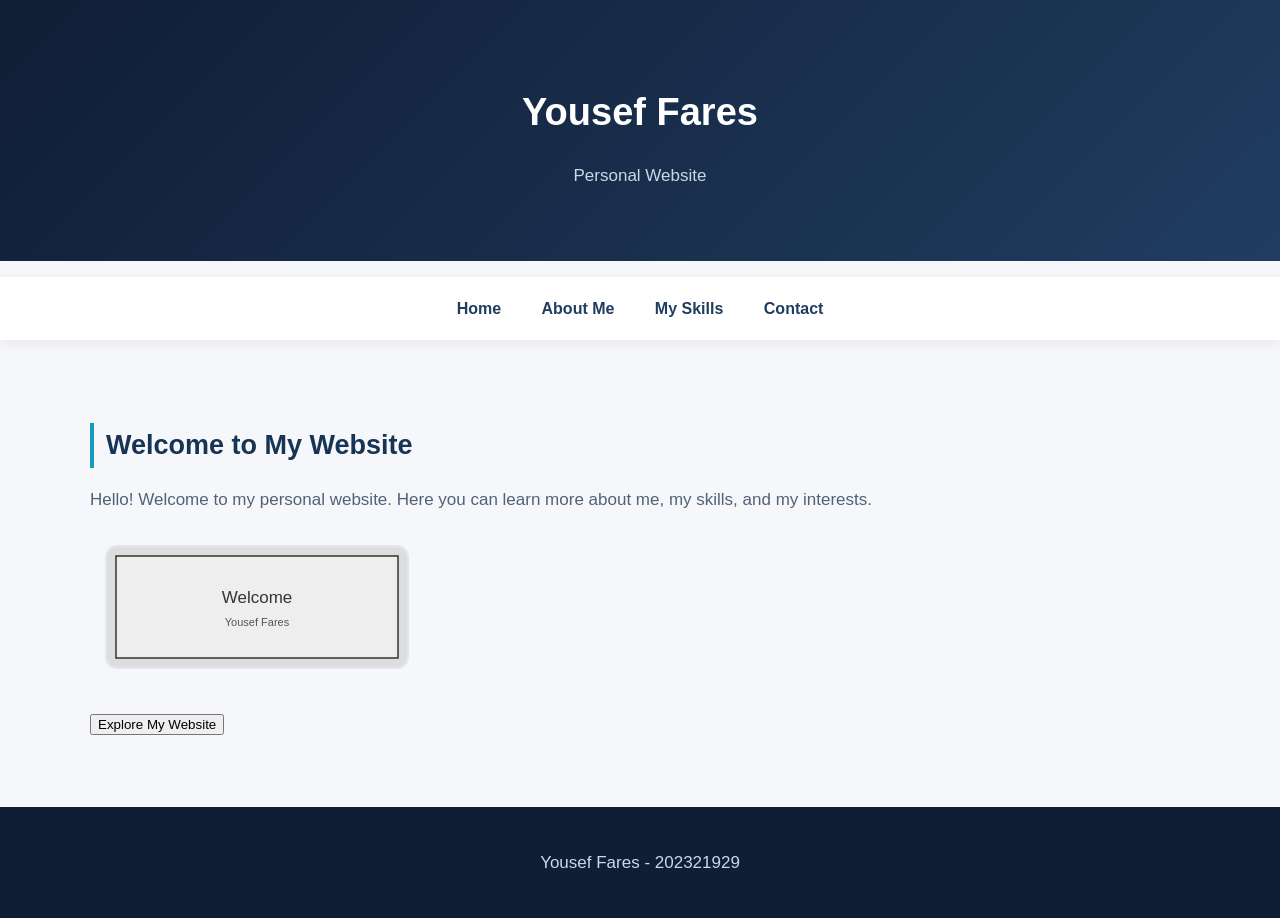
==== index.html @ 066c20c1 "Update index.html" ====
<!DOCTYPE html>
<html>
<head>
    <title>Home - Yousef Fares</title>
    <link rel="stylesheet" href="style.css">
    <script src="script.js"></script>
</head>
<body>

    <header>
        <h1>Yousef Fares</h1>
        <p>Personal Website</p>
    </header>

    <ul class="menu">
        <li><a href="index.html">Home</a></li>
        <li><a href="about.html">About Me</a></li>
        <li><a href="skills.html">My Skills</a></li>
        <li><a href="contact.html">Contact</a></li>
    </ul>

    <main>
        <h2>Welcome to My Website</h2>

        <p>
            Hello! Welcome to my personal website.
            Here you can learn more about me,
            my skills, and my interests.
        </p>

        <img src="img1.svg"
             alt="Personal website image"
             width="300">

        <p id="date"></p>

        <button onclick="showWelcome()">
            Explore My Website
        </button>
    </main>

    <footer>
        <p>Yousef Fares - 202321929</p>
    </footer>

</body>
</html>
---- style.css ----
{
    box-sizing: border-box;
    margin: 0;
    padding: 0;
}

body {
    font-family: Arial, sans-serif;
    background-color: #f5f7fb;
    color: #263248;
    line-height: 1.7;
    margin: 0;
}


header {
    background: linear-gradient(135deg, #101d35, #203d60);
    color: white;
    text-align: center;
    padding: 55px 20px;
}

header h1 {
    font-size: 38px;
    margin-bottom: 10px;
}

header p {
    color: #cbd8e8;
    font-size: 17px;
}


.menu {
    background-color: #ffffff;
    padding: 18px;
    text-align: center;
    box-shadow: 0 3px 12px rgba(0,0,0,0.07);
}

.menu li {
    display: inline;
    margin: 0 18px;
}

.menu a {
    color: #203d60;
    text-decoration: none;
    font-weight: bold;
    transition: 0.3s;
}

.menu a:hover {
    color: #159cba;
}


main {
    max-width: 1100px;
    margin: 40px auto;
    padding: 20px;
}

h2 {
    color: #173454;
    font-size: 27px;
    margin-bottom: 18px;
    border-left: 4px solid #159cba;
    padding-left: 12px;
}

p {
    font-size: 17px;
    margin-bottom: 15px;
    color: #536176;
}


img {
    max-width: 100%;
    height: auto;
    border-radius: 12px;
    margin: 15px;
    border: 2px solid #e0e7ef;
}


table {
    border-collapse: collapse;
    width: 100%;
    margin: 25px 0;
    background-color: white;
    border-radius: 10px;
    overflow: hidden;
}

th {
    background-color: #203d60;
    color: white;
    padding: 15px;
}

td {
    border: 1px solid #e2e8f0;
    padding: 13px;
    text-align: center;
}

tr:hover {
    background-color: #f0f6fa;
}


input, textarea {
    width: 100%;
    padding: 12px;
    margin: 10px 0;
    border: 1px solid #ccd5e0;
    border-radius: 7px;
    font-size: 15px;
}

input:focus, textarea:focus {
    outline: none;
    border-color: #159cba;
}

input[type="submit"] {
    background-color: #203d60;
    color: white;
    border: none;
    cursor: pointer;
    font-weight: bold;
    transition: 0.3s;
}

input[type="submit"]:hover {
    background-color: #159cba;
}


footer {
    background-color: #101d35;
    color: white;
    text-align: center;
    padding: 25px;
    margin-top: 50px;
}

footer p {
    color: #cbd8e8;
}


@media (max-width: 768px) {
    header h1 {
        font-size: 28px;
    }

    .menu li {
        display: block;
        margin: 10px;
    }

    main {
        padding: 15px;
    }

    table {
        font-size: 14px;
    }
}
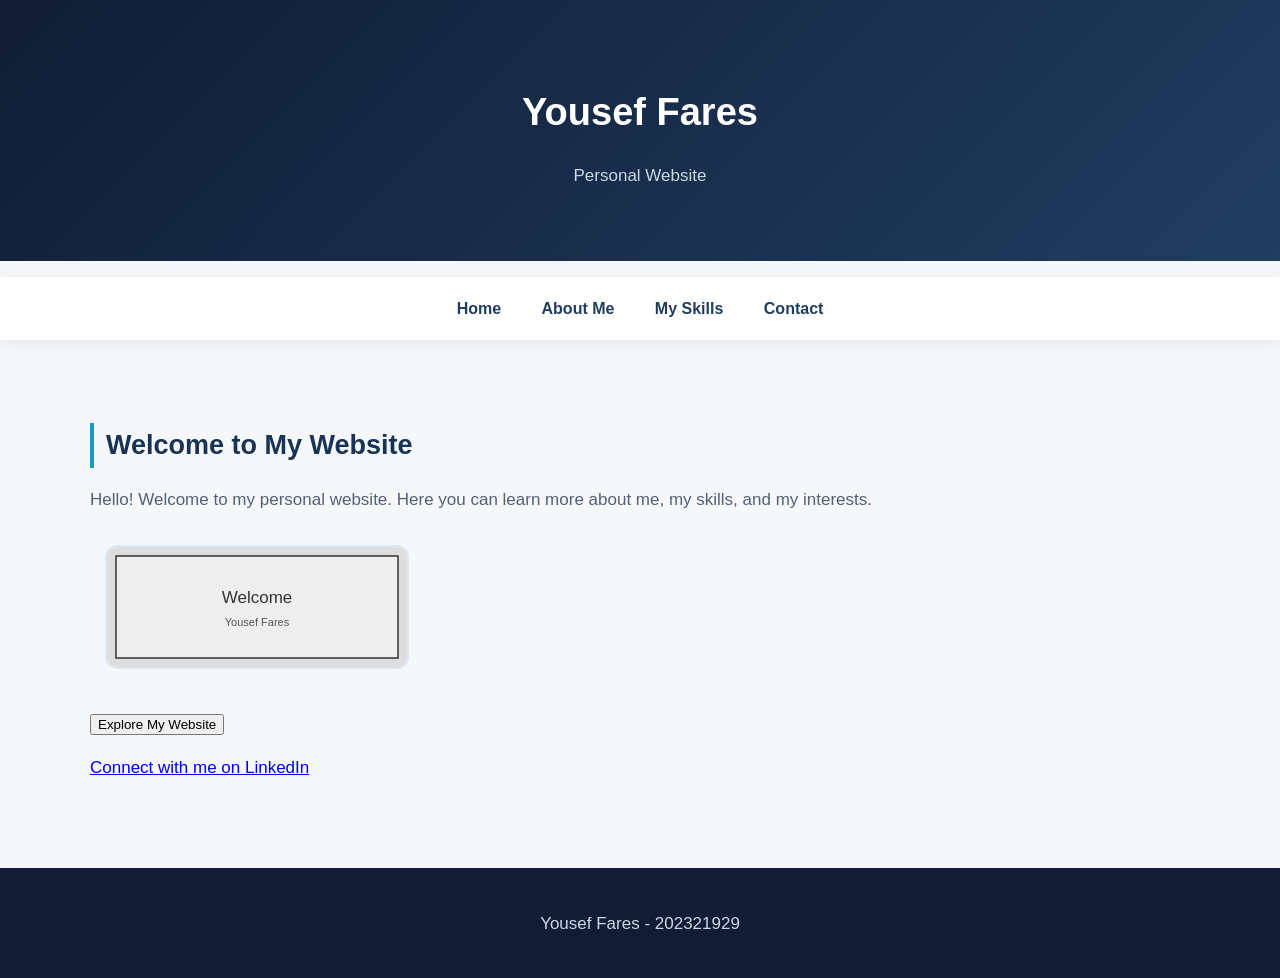
==== commit 3ebba272: "Update index.html" ====
--- a/index.html
+++ b/index.html
@@ -38,6 +38,13 @@
         <button onclick="showWelcome()">
             Explore My Website
         </button>
+        <p>
+    <a class="linkedin-link"
+       href="https://www.linkedin.com/in/yousef-fares-4ba9723b5"
+       target="_blank">
+       Connect with me on LinkedIn
+    </a>
+</p>
     </main>
 
     <footer>
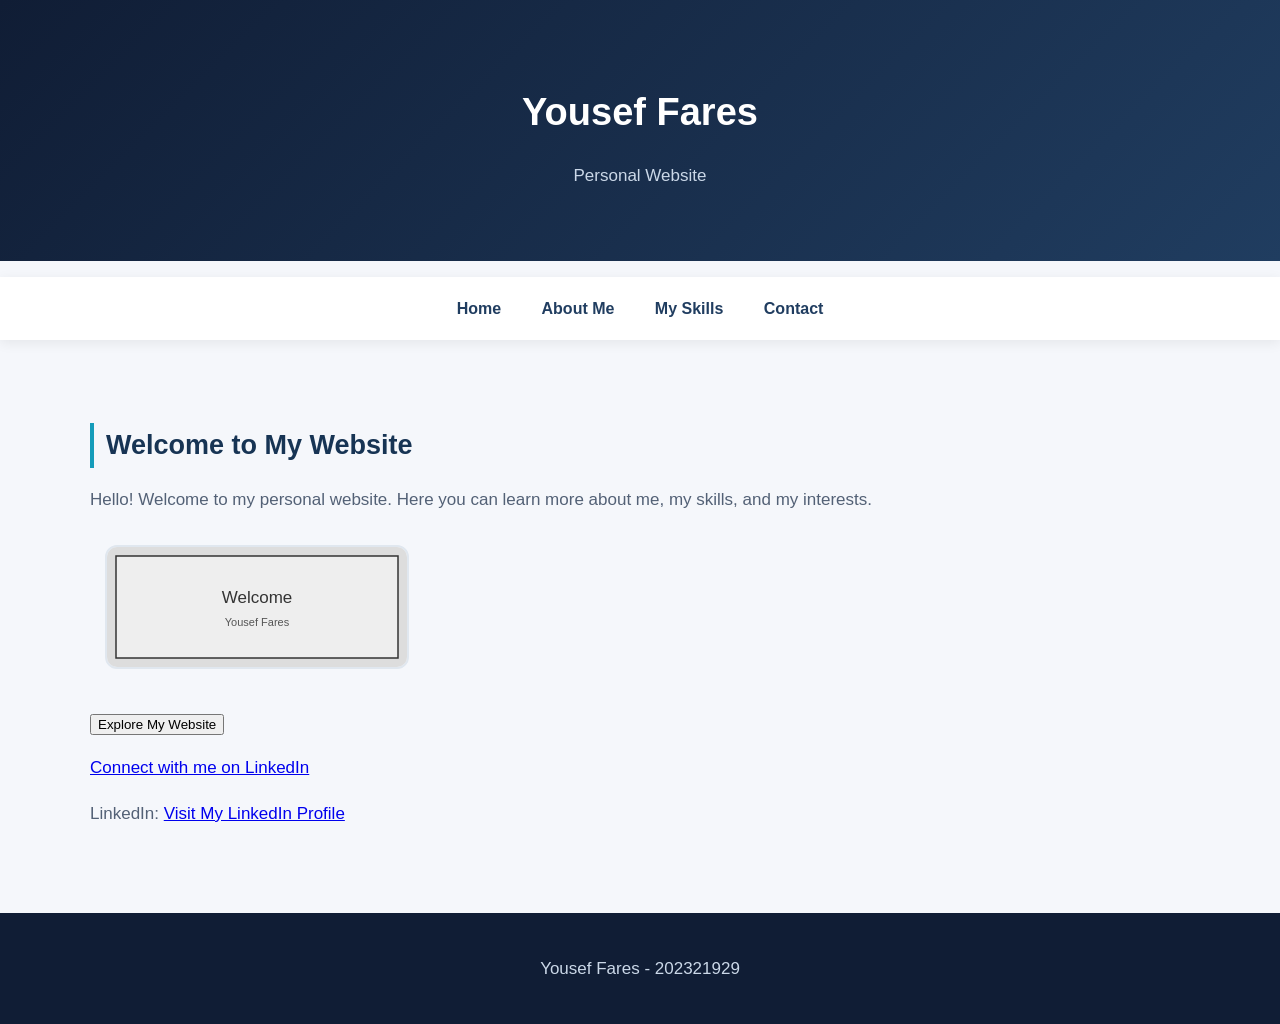
==== commit ccd8bdbd: "Update index.html" ====
--- a/index.html
+++ b/index.html
@@ -45,6 +45,14 @@
        Connect with me on LinkedIn
     </a>
 </p>
+        <p>
+    LinkedIn:
+    <a class="linkedin-link"
+       href="https://www.linkedin.com/in/yousef-fares-4ba9723b5"
+       target="_blank">
+       Visit My LinkedIn Profile
+    </a>
+</p>
     </main>
 
     <footer>
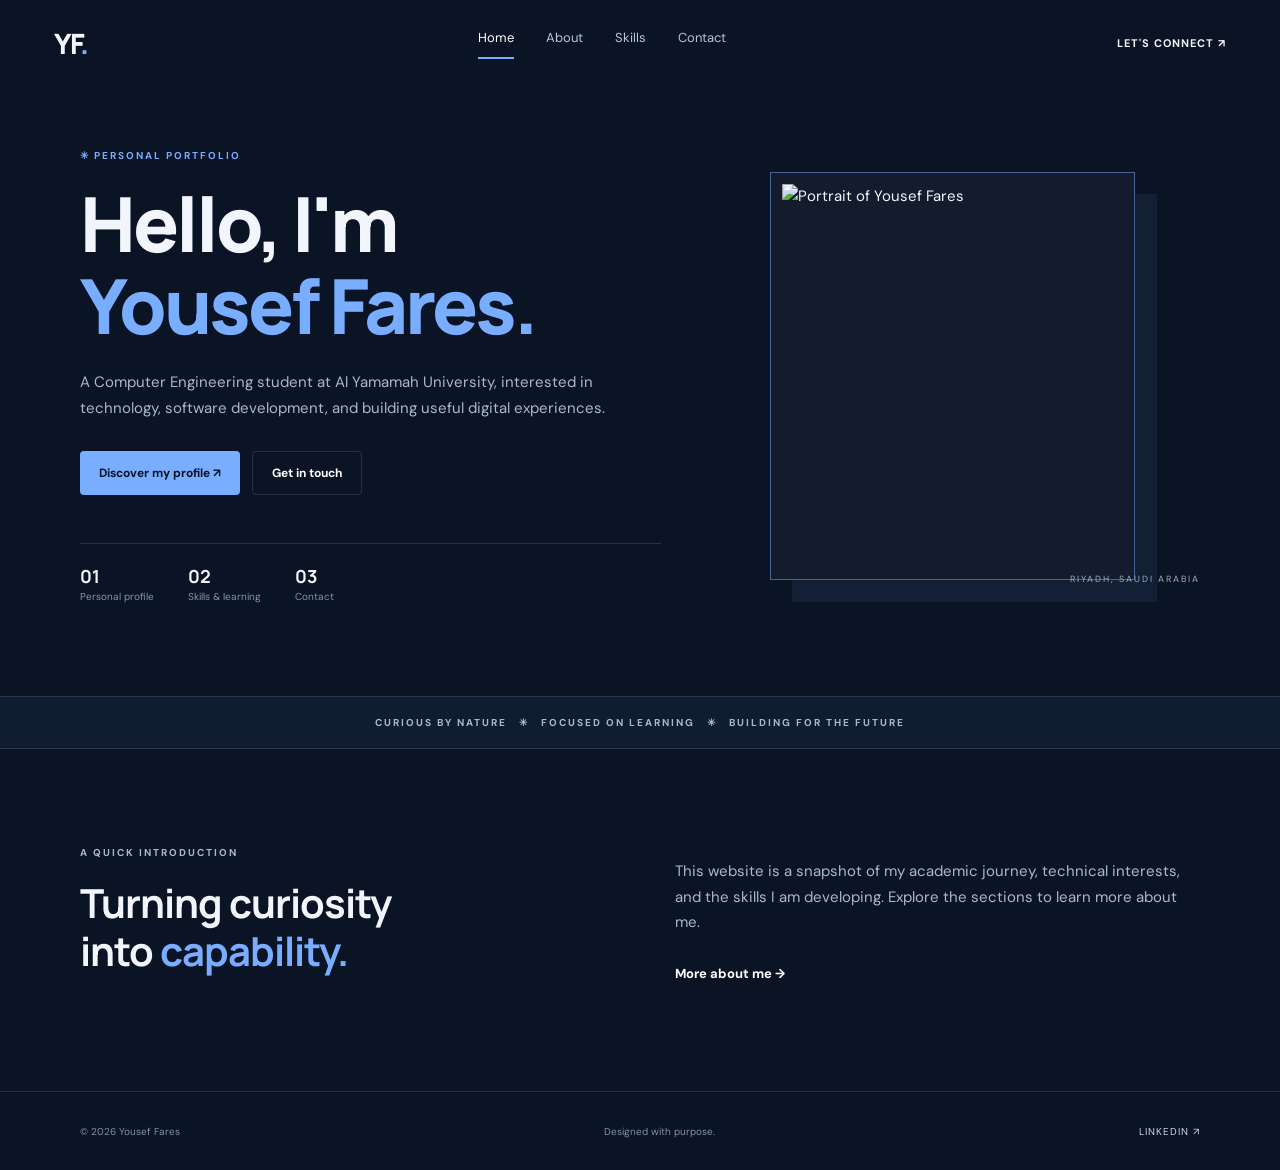
==== commit 345480d3: "Apply the polished personal portfolio design and interactivity described in the project brief." ====
--- a/index.html
+++ b/index.html
@@ -1,64 +1,8 @@
-
 <!DOCTYPE html>
-<html>
-<head>
-    <title>Home - Yousef Fares</title>
-    <link rel="stylesheet" href="style.css">
-    <script src="script.js"></script>
-</head>
+<html lang="en"><head><meta charset="UTF-8"><meta name="viewport" content="width=device-width, initial-scale=1.0"><title>Yousef Fares | Portfolio</title><link rel="stylesheet" href="style.css"><script src="script.js" defer></script></head>
 <body>
-
-    <header>
-        <h1>Yousef Fares</h1>
-        <p>Personal Website</p>
-    </header>
-
-    <ul class="menu">
-        <li><a href="index.html">Home</a></li>
-        <li><a href="about.html">About Me</a></li>
-        <li><a href="skills.html">My Skills</a></li>
-        <li><a href="contact.html">Contact</a></li>
-    </ul>
-
-    <main>
-        <h2>Welcome to My Website</h2>
-
-        <p>
-            Hello! Welcome to my personal website.
-            Here you can learn more about me,
-            my skills, and my interests.
-        </p>
-
-        <img src="img1.svg"
-             alt="Personal website image"
-             width="300">
-
-        <p id="date"></p>
-
-        <button onclick="showWelcome()">
-            Explore My Website
-        </button>
-        <p>
-    <a class="linkedin-link"
-       href="https://www.linkedin.com/in/yousef-fares-4ba9723b5"
-       target="_blank">
-       Connect with me on LinkedIn
-    </a>
-</p>
-        <p>
-    LinkedIn:
-    <a class="linkedin-link"
-       href="https://www.linkedin.com/in/yousef-fares-4ba9723b5"
-       target="_blank">
-       Visit My LinkedIn Profile
-    </a>
-</p>
-    </main>
-
-    <footer>
-        <p>Yousef Fares - 202321929</p>
-    </footer>
-
-</body>
-</html>
-
+<header class="site-header"><a class="brand" href="index.html">YF<span>.</span></a><nav class="menu"><a class="active" href="index.html">Home</a><a href="about.html">About</a><a href="skills.html">Skills</a><a href="contact.html">Contact</a></nav><a class="header-link" href="contact.html">LET'S CONNECT ↗</a></header>
+<main><section class="hero container"><div class="hero-copy"><p class="eyebrow">✳ PERSONAL PORTFOLIO</p><h1>Hello, I'm<br><span>Yousef Fares.</span></h1><p class="hero-description">A Computer Engineering student at Al Yamamah University, interested in technology, software development, and building useful digital experiences.</p><div class="hero-actions"><a class="button primary" href="about.html">Discover my profile ↗</a><a class="button ghost" href="contact.html">Get in touch</a></div><div class="hero-meta"><div><b>01</b><small>Personal profile</small></div><div><b>02</b><small>Skills & learning</small></div><div><b>03</b><small>Contact</small></div></div></div><div class="hero-visual"><div class="photo-frame"><img src="assets/yousef-profile.png" alt="Portrait of Yousef Fares"></div><p class="photo-caption">RIYADH, SAUDI ARABIA</p></div></section>
+<section class="ticker"><div class="container">CURIOUS BY NATURE　✳　FOCUSED ON LEARNING　✳　BUILDING FOR THE FUTURE</div></section>
+<section class="container intro"><div><p class="eyebrow">A QUICK INTRODUCTION</p><h2>Turning curiosity<br>into <span>capability.</span></h2></div><div><p>This website is a snapshot of my academic journey, technical interests, and the skills I am developing. Explore the sections to learn more about me.</p><a class="text-link" href="about.html">More about me →</a></div></section></main>
+<footer><div class="container footer-inner"><span>© 2026 Yousef Fares</span><span>Designed with purpose.</span><a href="https://www.linkedin.com/in/yousef-fares-4ba9723b5" target="_blank" rel="noopener">LINKEDIN ↗</a></div></footer></body></html>
--- a/style.css
+++ b/style.css
@@ -1,174 +1,9 @@
-
- {
-    box-sizing: border-box;
-    margin: 0;
-    padding: 0;
-}
-
-body {
-    font-family: Arial, sans-serif;
-    background-color: #f5f7fb;
-    color: #263248;
-    line-height: 1.7;
-    margin: 0;
-}
-
-
-header {
-    background: linear-gradient(135deg, #101d35, #203d60);
-    color: white;
-    text-align: center;
-    padding: 55px 20px;
-}
-
-header h1 {
-    font-size: 38px;
-    margin-bottom: 10px;
-}
-
-header p {
-    color: #cbd8e8;
-    font-size: 17px;
-}
-
-
-.menu {
-    background-color: #ffffff;
-    padding: 18px;
-    text-align: center;
-    box-shadow: 0 3px 12px rgba(0,0,0,0.07);
-}
-
-.menu li {
-    display: inline;
-    margin: 0 18px;
-}
-
-.menu a {
-    color: #203d60;
-    text-decoration: none;
-    font-weight: bold;
-    transition: 0.3s;
-}
-
-.menu a:hover {
-    color: #159cba;
-}
-
-
-main {
-    max-width: 1100px;
-    margin: 40px auto;
-    padding: 20px;
-}
-
-h2 {
-    color: #173454;
-    font-size: 27px;
-    margin-bottom: 18px;
-    border-left: 4px solid #159cba;
-    padding-left: 12px;
-}
-
-p {
-    font-size: 17px;
-    margin-bottom: 15px;
-    color: #536176;
-}
-
-
-img {
-    max-width: 100%;
-    height: auto;
-    border-radius: 12px;
-    margin: 15px;
-    border: 2px solid #e0e7ef;
-}
-
-
-table {
-    border-collapse: collapse;
-    width: 100%;
-    margin: 25px 0;
-    background-color: white;
-    border-radius: 10px;
-    overflow: hidden;
-}
-
-th {
-    background-color: #203d60;
-    color: white;
-    padding: 15px;
-}
-
-td {
-    border: 1px solid #e2e8f0;
-    padding: 13px;
-    text-align: center;
-}
-
-tr:hover {
-    background-color: #f0f6fa;
-}
-
-
-input, textarea {
-    width: 100%;
-    padding: 12px;
-    margin: 10px 0;
-    border: 1px solid #ccd5e0;
-    border-radius: 7px;
-    font-size: 15px;
-}
-
-input:focus, textarea:focus {
-    outline: none;
-    border-color: #159cba;
-}
-
-input[type="submit"] {
-    background-color: #203d60;
-    color: white;
-    border: none;
-    cursor: pointer;
-    font-weight: bold;
-    transition: 0.3s;
-}
-
-input[type="submit"]:hover {
-    background-color: #159cba;
-}
-
-
-footer {
-    background-color: #101d35;
-    color: white;
-    text-align: center;
-    padding: 25px;
-    margin-top: 50px;
-}
-
-footer p {
-    color: #cbd8e8;
-}
-
-
-@media (max-width: 768px) {
-    header h1 {
-        font-size: 28px;
-    }
-
-    .menu li {
-        display: block;
-        margin: 10px;
-    }
-
-    main {
-        padding: 15px;
-    }
-
-    table {
-        font-size: 14px;
-    }
-}
-
+@import url('https://fonts.googleapis.com/css2?family=DM+Sans:wght@400;500;600;700&family=Manrope:wght@400;500;600;700;800&display=swap');
+:root{--navy:#0b1425;--panel:#111f34;--blue:#78adff;--white:#f2f6fc;--muted:#aab8cc;--line:rgba(255,255,255,.12)}
+*{box-sizing:border-box}body{margin:0;background:var(--navy);color:var(--white);font:15px 'DM Sans',Arial,sans-serif;line-height:1.7}a{color:inherit}.container{width:min(1120px,calc(100% - 48px));margin:auto}
+.site-header{max-width:1240px;margin:auto;padding:24px 34px;display:flex;align-items:center;justify-content:space-between;gap:25px}.brand{text-decoration:none;font:800 28px Manrope;letter-spacing:-2px}.brand span,.hero h1 span,.page-title span,.intro h2 span{color:var(--blue)}.menu{display:flex;gap:32px}.menu a{text-decoration:none;color:#b8c5d8;font-size:13px}.menu a:hover,.menu a.active{color:white}.menu a.active{border-bottom:2px solid var(--blue);padding-bottom:7px}.header-link{text-decoration:none;font-size:11px;font-weight:bold;letter-spacing:1px}.header-link:hover,.footer-inner a:hover{color:var(--blue)}
+.hero{min-height:610px;display:grid;grid-template-columns:1.08fr .92fr;align-items:center;gap:45px;padding-top:35px;padding-bottom:65px}.eyebrow{color:var(--blue);font-size:10px;font-weight:700;letter-spacing:2px;margin:0 0 18px}.hero h1,.page-title{font:800 clamp(48px,6vw,76px)/1.08 Manrope;letter-spacing:-3px;margin:0 0 24px}.hero-description,.intro p,.lead,.contact-copy p{color:var(--muted);max-width:570px}.hero-actions{display:flex;gap:12px;flex-wrap:wrap;margin-top:30px}.button{display:inline-flex;align-items:center;justify-content:center;gap:12px;padding:13px 19px;border-radius:4px;font:700 12px 'DM Sans';text-decoration:none;cursor:pointer;border:0;transition:.2s}.button:hover{transform:translateY(-3px)}.primary{background:var(--blue);color:#091426}.ghost{border:1px solid var(--line);color:white;background:transparent}.hero-meta{display:flex;gap:34px;margin-top:48px;padding-top:20px;border-top:1px solid var(--line)}.hero-meta div{display:flex;flex-direction:column}.hero-meta b{font:700 18px Manrope}.hero-meta small{color:#8394ad;font-size:10px}.hero-visual{position:relative;display:grid;place-items:center;min-height:440px}.photo-frame{width:min(365px,85%);aspect-ratio:1/1.12;padding:11px;border:1px solid rgba(120,173,255,.5);background:#ffffff08;box-shadow:22px 22px 0 #78adff12;z-index:1}.photo-frame img{width:100%;height:100%;object-fit:cover;display:block}.photo-caption{position:absolute;bottom:0;right:0;color:#9eacc0;font-size:9px;letter-spacing:2px}.ticker{background:#101d31;border-block:1px solid var(--line);color:#aab8cc;font-size:10px;font-weight:bold;letter-spacing:2px;padding:17px 0;text-align:center}.intro{display:grid;grid-template-columns:1fr 1fr;gap:70px;padding-top:95px;padding-bottom:105px}.intro h2{font:700 40px/1.2 Manrope;letter-spacing:-1px;margin:0}.intro>div:last-child{align-self:end}.text-link{display:inline-block;color:white;text-decoration:none;font-size:13px;font-weight:bold;margin-top:12px}
+footer{border-top:1px solid var(--line)}.footer-inner{min-height:78px;display:flex;justify-content:space-between;align-items:center;gap:15px;color:#8191a8;font-size:10px}.footer-inner a{font-size:10px;text-decoration:none;letter-spacing:1px;color:#cbd8e9}
+.page{min-height:calc(100vh - 160px);padding-top:75px;padding-bottom:90px}.page-title{font-size:clamp(44px,5vw,64px);margin-bottom:32px}.about-layout,.contact-layout{display:grid;grid-template-columns:.8fr 1.2fr;gap:30px}.about-photo{min-height:420px;padding:12px;background:var(--panel);border:1px solid var(--line)}.about-photo img{width:100%;height:100%;object-fit:cover;display:block}.panel,.skill-card{background:var(--panel);border:1px solid var(--line);padding:30px}.panel h2,.contact-copy h2{font:700 24px Manrope;margin:0 0 15px}.panel p,.skill-card p{color:var(--muted);font-size:13px}.extra{border-left:2px solid var(--blue);padding-left:14px}.details{display:grid;grid-template-columns:1fr 1fr;gap:20px;margin-top:25px;padding-top:22px;border-top:1px solid var(--line)}.details div,.contact-detail{display:flex;flex-direction:column;gap:4px}.details small,.contact-detail small{color:#8394ad;font-size:9px;letter-spacing:1.5px}.details b{font-size:12px}.lead{margin-top:-12px;margin-bottom:35px}.skills-grid{display:grid;grid-template-columns:repeat(4,1fr);gap:15px;margin:35px 0 50px}.skill-card{min-height:230px;padding:23px}.skill-card small{color:#8293ac}.symbol{font:700 25px Manrope;color:var(--blue);margin:22px 0 8px}.skill-card h2{font:700 18px Manrope;margin:0}.skill-card p{font-size:12px}table{width:100%;border-collapse:collapse;text-align:left;font-size:13px}th,td{padding:13px 15px;border-bottom:1px solid var(--line)}th{color:var(--blue);font-size:10px;letter-spacing:1px}td{color:#c5d1e1}.contact-layout{grid-template-columns:.9fr 1.1fr}.contact-copy{padding:25px 15px 25px 0}.contact-detail{margin-top:28px}.contact-detail a{font-size:13px;text-decoration:none}.form{display:flex;flex-direction:column;gap:9px}.form label{font-size:12px;font-weight:600;margin-top:7px}.form input,.form textarea{width:100%;padding:12px;background:#0b1729;border:1px solid var(--line);border-radius:3px;color:white;font:13px 'DM Sans'}.form input:focus,.form textarea:focus{outline:1px solid var(--blue)}.form textarea{resize:vertical}.form .button{align-self:flex-start;margin-top:8px}.result{color:var(--blue);font-size:12px}
+@media(max-width:800px){.site-header{flex-wrap:wrap;padding:20px 24px}.menu{order:3;width:100%;justify-content:center;gap:22px}.hero{grid-template-columns:1fr;padding-top:45px;gap:20px}.hero-visual{min-height:390px}.intro,.about-layout,.contact-layout{grid-template-columns:1fr;gap:28px}.skills-grid{grid-template-columns:repeat(2,1fr)}}
+@media(max-width:480px){.container{width:calc(100% - 32px)}.site-header{padding:18px 16px}.menu{gap:14px}.menu a{font-size:11px}.header-link{display:none}.hero h1{letter-spacing:-2px}.hero-meta{gap:16px}.hero-meta small{font-size:9px}.skills-grid,.details{grid-template-columns:1fr}.footer-inner{flex-wrap:wrap;justify-content:center;padding:18px 0}.photo-frame{width:85%}}
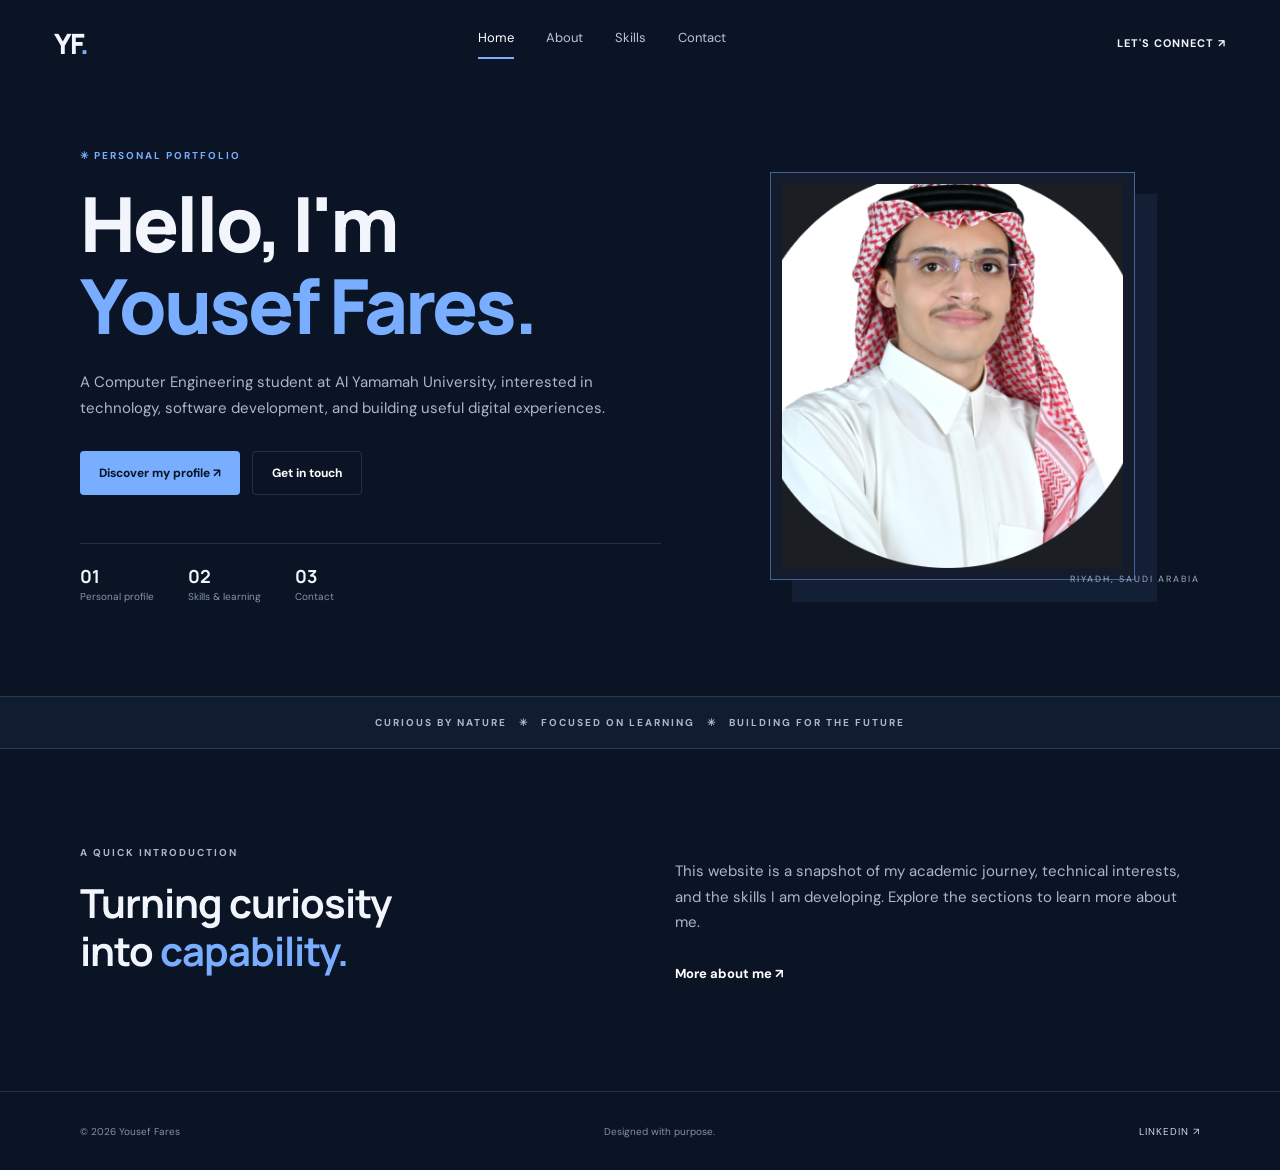
==== commit cbb932bc: "Show uploaded picture on home page" ====
--- a/index.html
+++ b/index.html
@@ -1,8 +1,50 @@
 <!DOCTYPE html>
-<html lang="en"><head><meta charset="UTF-8"><meta name="viewport" content="width=device-width, initial-scale=1.0"><title>Yousef Fares | Portfolio</title><link rel="stylesheet" href="style.css"><script src="script.js" defer></script></head>
+<html lang="en">
+<head>
+  <meta charset="UTF-8">
+  <meta name="viewport" content="width=device-width, initial-scale=1.0">
+  <title>Yousef Fares | Portfolio</title>
+  <link rel="stylesheet" href="style.css">
+  <script src="script.js" defer></script>
+</head>
 <body>
-<header class="site-header"><a class="brand" href="index.html">YF<span>.</span></a><nav class="menu"><a class="active" href="index.html">Home</a><a href="about.html">About</a><a href="skills.html">Skills</a><a href="contact.html">Contact</a></nav><a class="header-link" href="contact.html">LET'S CONNECT ↗</a></header>
-<main><section class="hero container"><div class="hero-copy"><p class="eyebrow">✳ PERSONAL PORTFOLIO</p><h1>Hello, I'm<br><span>Yousef Fares.</span></h1><p class="hero-description">A Computer Engineering student at Al Yamamah University, interested in technology, software development, and building useful digital experiences.</p><div class="hero-actions"><a class="button primary" href="about.html">Discover my profile ↗</a><a class="button ghost" href="contact.html">Get in touch</a></div><div class="hero-meta"><div><b>01</b><small>Personal profile</small></div><div><b>02</b><small>Skills & learning</small></div><div><b>03</b><small>Contact</small></div></div></div><div class="hero-visual"><div class="photo-frame"><img src="assets/yousef-profile.png" alt="Portrait of Yousef Fares"></div><p class="photo-caption">RIYADH, SAUDI ARABIA</p></div></section>
-<section class="ticker"><div class="container">CURIOUS BY NATURE　✳　FOCUSED ON LEARNING　✳　BUILDING FOR THE FUTURE</div></section>
-<section class="container intro"><div><p class="eyebrow">A QUICK INTRODUCTION</p><h2>Turning curiosity<br>into <span>capability.</span></h2></div><div><p>This website is a snapshot of my academic journey, technical interests, and the skills I am developing. Explore the sections to learn more about me.</p><a class="text-link" href="about.html">More about me →</a></div></section></main>
-<footer><div class="container footer-inner"><span>© 2026 Yousef Fares</span><span>Designed with purpose.</span><a href="https://www.linkedin.com/in/yousef-fares-4ba9723b5" target="_blank" rel="noopener">LINKEDIN ↗</a></div></footer></body></html>+  <header class="site-header">
+    <a class="brand" href="index.html">YF<span>.</span></a>
+    <nav class="menu">
+      <a class="active" href="index.html">Home</a>
+      <a href="about.html">About</a>
+      <a href="skills.html">Skills</a>
+      <a href="contact.html">Contact</a>
+    </nav>
+    <a class="header-link" href="contact.html">LET'S CONNECT ↗</a>
+  </header>
+  <main>
+    <section class="hero container">
+      <div class="hero-copy">
+        <p class="eyebrow">✳ PERSONAL PORTFOLIO</p>
+        <h1>Hello, I'm<br><span>Yousef Fares.</span></h1>
+        <p class="hero-description">A Computer Engineering student at Al Yamamah University, interested in technology, software development, and building useful digital experiences.</p>
+        <div class="hero-actions">
+          <a class="button primary" href="about.html">Discover my profile ↗</a>
+          <a class="button ghost" href="contact.html">Get in touch</a>
+        </div>
+        <div class="hero-meta">
+          <div><b>01</b><small>Personal profile</small></div>
+          <div><b>02</b><small>Skills &amp; learning</small></div>
+          <div><b>03</b><small>Contact</small></div>
+        </div>
+      </div>
+      <div class="hero-visual">
+        <div class="photo-frame"><img src="%D9%84%D9%82%D8%B7%D8%A9%20%D8%B4%D8%A7%D8%B4%D8%A9%202026-11-14%20231227.png" alt="Portrait of Yousef Fares"></div>
+        <p class="photo-caption">RIYADH, SAUDI ARABIA</p>
+      </div>
+    </section>
+    <section class="ticker"><div class="container">CURIOUS BY NATURE　✳　FOCUSED ON LEARNING　✳　BUILDING FOR THE FUTURE</div></section>
+    <section class="container intro">
+      <div><p class="eyebrow">A QUICK INTRODUCTION</p><h2>Turning curiosity<br>into <span>capability.</span></h2></div>
+      <div><p>This website is a snapshot of my academic journey, technical interests, and the skills I am developing. Explore the sections to learn more about me.</p><a class="text-link" href="about.html">More about me ↗</a></div>
+    </section>
+  </main>
+  <footer><div class="container footer-inner"><span>© 2026 Yousef Fares</span><span>Designed with purpose.</span><a href="https://www.linkedin.com/in/yousef-fares-4ba9723b5" target="_blank" rel="noopener">LINKEDIN ↗</a></div></footer>
+</body>
+</html>
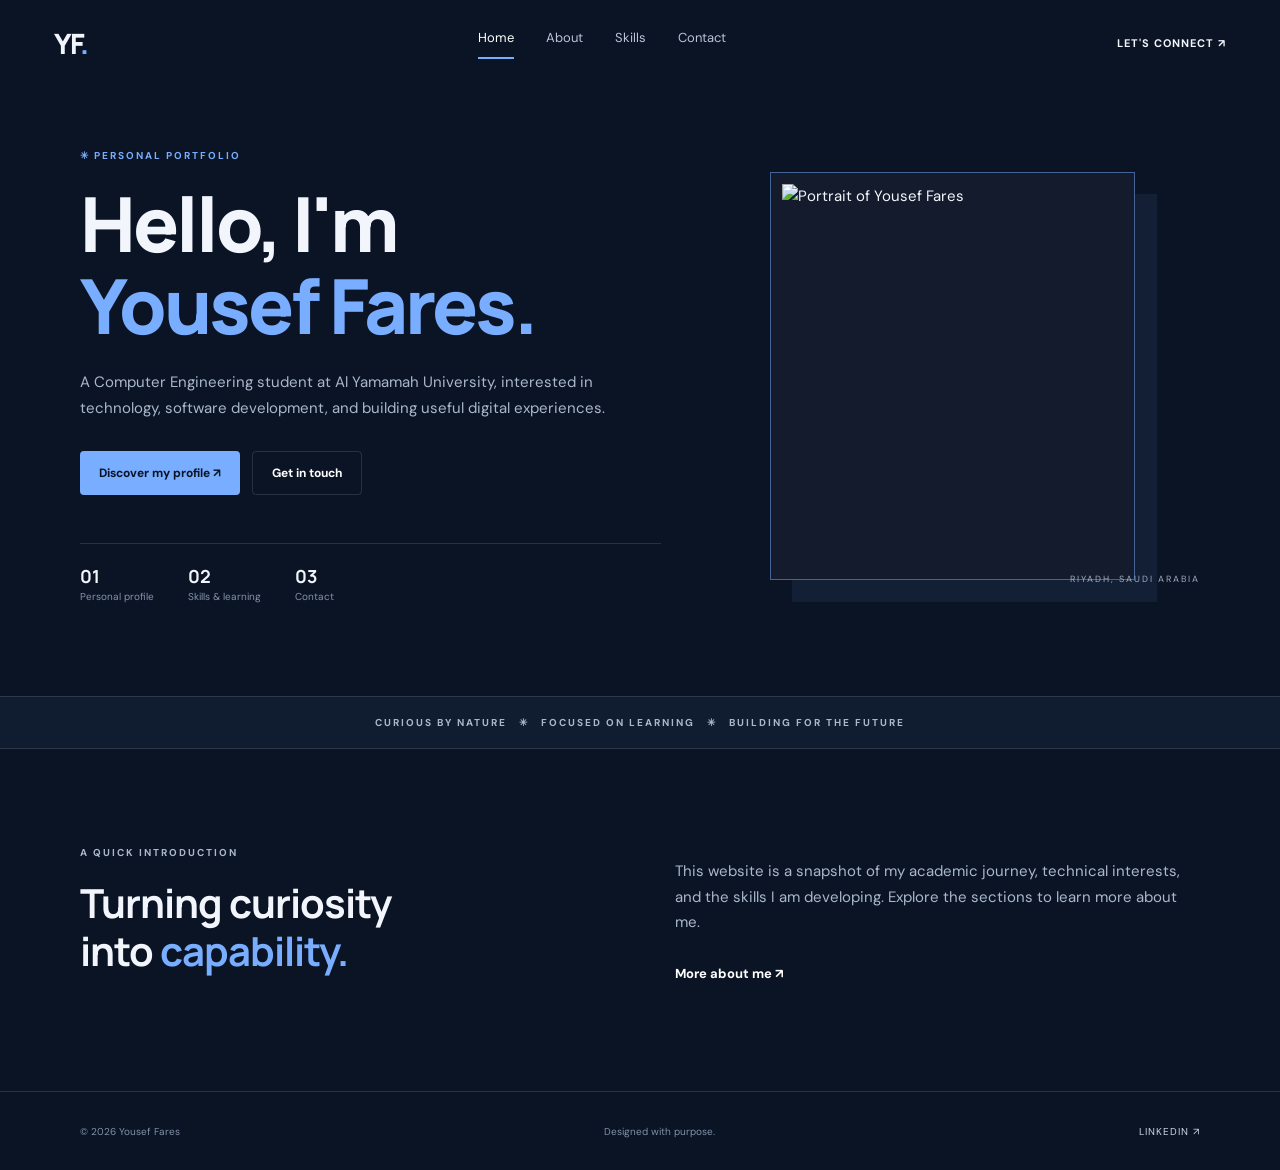
==== commit e01f9b87: "Fix home page uploaded image URL" ====
--- a/index.html
+++ b/index.html
@@ -35,7 +35,7 @@
         </div>
       </div>
       <div class="hero-visual">
-        <div class="photo-frame"><img src="%D9%84%D9%82%D8%B7%D8%A9%20%D8%B4%D8%A7%D8%B4%D8%A9%202026-11-14%20231227.png" alt="Portrait of Yousef Fares"></div>
+        <div class="photo-frame"><img src="https://raw.githubusercontent.com/yousefmkfares-boop/Yousef_Web_Design_Project/main/%D9%84%D9%82%D8%B7%D8%A9%20%D8%B4%D8%A7%D8%B4%D8%A9%202026-11-14%20231227.png" alt="Portrait of Yousef Fares"></div>
         <p class="photo-caption">RIYADH, SAUDI ARABIA</p>
       </div>
     </section>
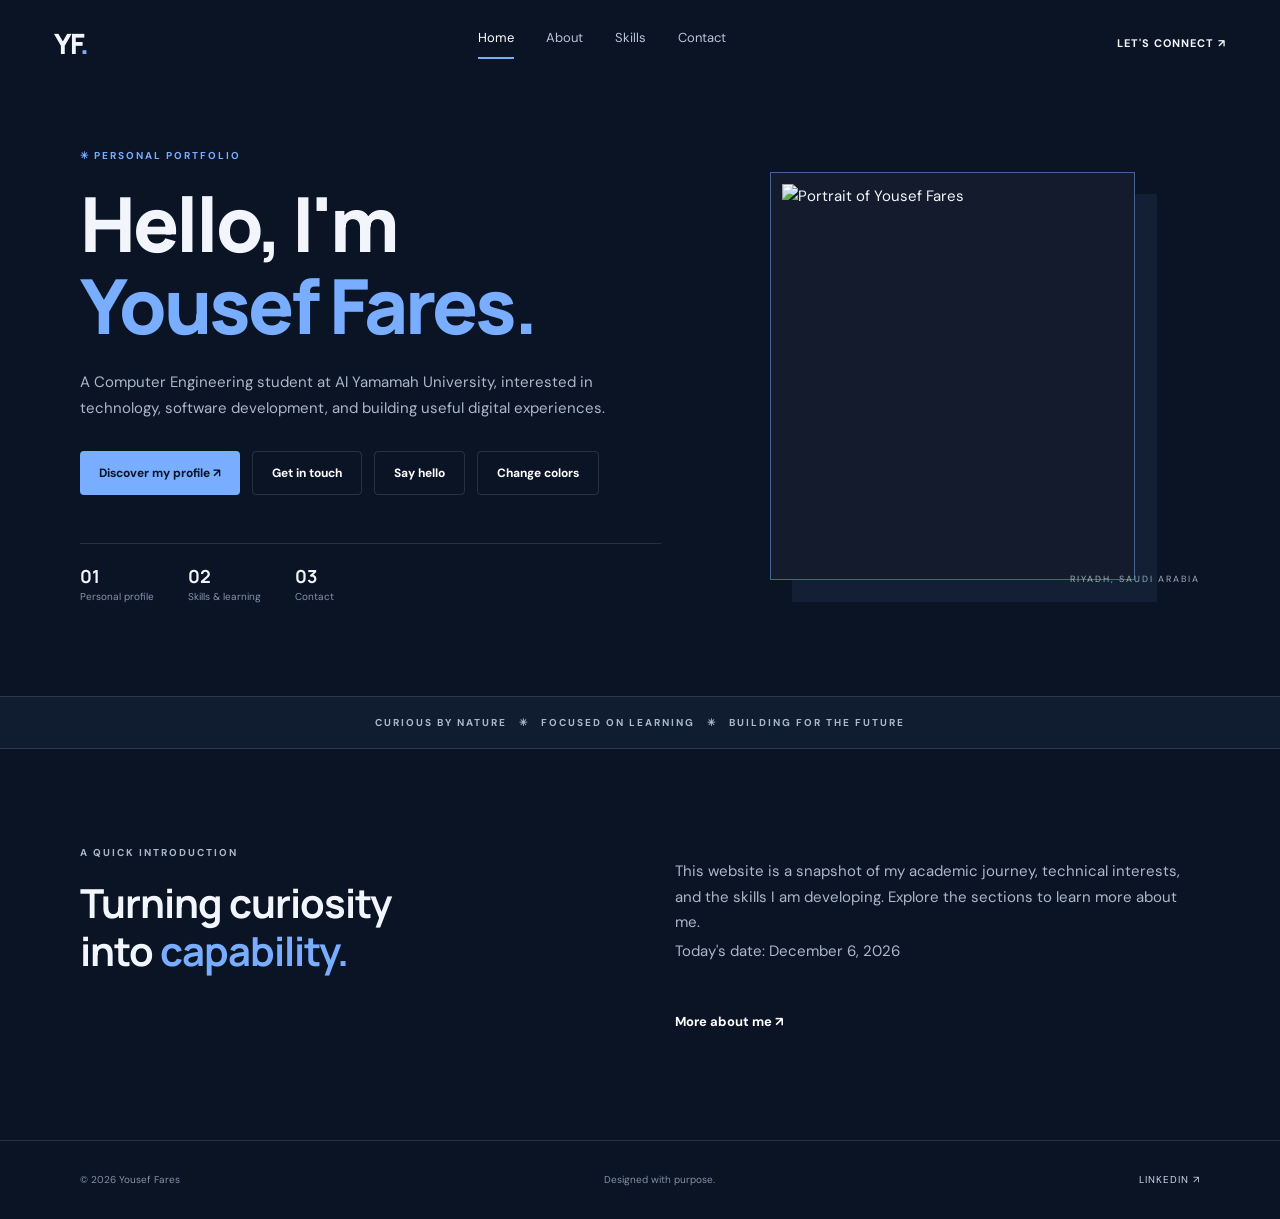
==== commit cba57c69: "Meet CIS 201 website project requirements" ====
--- a/index.html
+++ b/index.html
@@ -10,11 +10,8 @@
 <body>
   <header class="site-header">
     <a class="brand" href="index.html">YF<span>.</span></a>
-    <nav class="menu">
-      <a class="active" href="index.html">Home</a>
-      <a href="about.html">About</a>
-      <a href="skills.html">Skills</a>
-      <a href="contact.html">Contact</a>
+    <nav class="menu" aria-label="Main navigation">
+      <a class="active" href="index.html">Home</a><a href="about.html">About</a><a href="skills.html">Skills</a><a href="contact.html">Contact</a>
     </nav>
     <a class="header-link" href="contact.html">LET'S CONNECT ↗</a>
   </header>
@@ -27,11 +24,11 @@
         <div class="hero-actions">
           <a class="button primary" href="about.html">Discover my profile ↗</a>
           <a class="button ghost" href="contact.html">Get in touch</a>
+          <button class="button ghost" type="button" onclick="showWelcome()">Say hello</button>
+          <button class="button ghost" type="button" onclick="toggleTheme()" aria-pressed="false">Change colors</button>
         </div>
         <div class="hero-meta">
-          <div><b>01</b><small>Personal profile</small></div>
-          <div><b>02</b><small>Skills &amp; learning</small></div>
-          <div><b>03</b><small>Contact</small></div>
+          <div><b>01</b><small>Personal profile</small></div><div><b>02</b><small>Skills &amp; learning</small></div><div><b>03</b><small>Contact</small></div>
         </div>
       </div>
       <div class="hero-visual">
@@ -42,9 +39,9 @@
     <section class="ticker"><div class="container">CURIOUS BY NATURE　✳　FOCUSED ON LEARNING　✳　BUILDING FOR THE FUTURE</div></section>
     <section class="container intro">
       <div><p class="eyebrow">A QUICK INTRODUCTION</p><h2>Turning curiosity<br>into <span>capability.</span></h2></div>
-      <div><p>This website is a snapshot of my academic journey, technical interests, and the skills I am developing. Explore the sections to learn more about me.</p><a class="text-link" href="about.html">More about me ↗</a></div>
+      <div><p>This website is a snapshot of my academic journey, technical interests, and the skills I am developing. Explore the sections to learn more about me.</p><p class="lead">Today's date: <time id="currentDate">Loading…</time></p><a class="text-link" href="about.html">More about me ↗</a></div>
     </section>
   </main>
   <footer><div class="container footer-inner"><span>© 2026 Yousef Fares</span><span>Designed with purpose.</span><a href="https://www.linkedin.com/in/yousef-fares-4ba9723b5" target="_blank" rel="noopener">LINKEDIN ↗</a></div></footer>
 </body>
-</html>
+</html>
